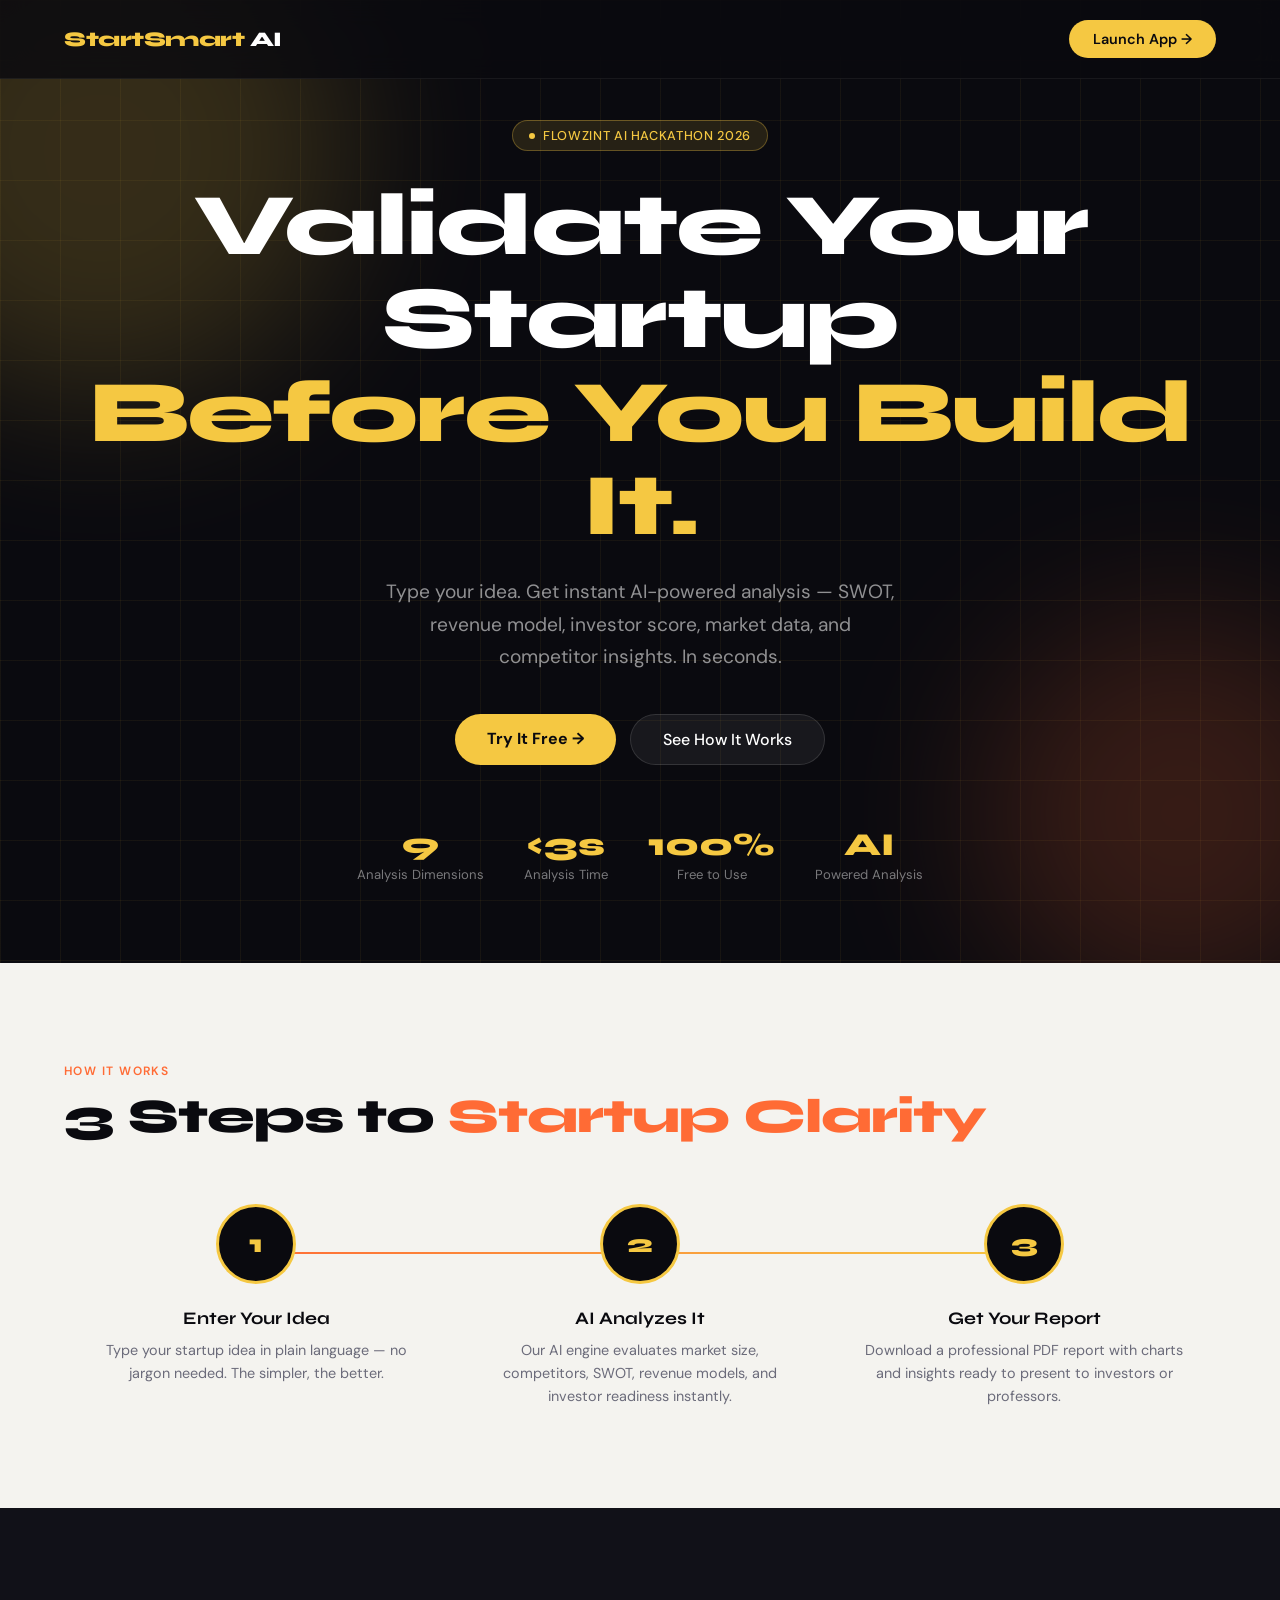
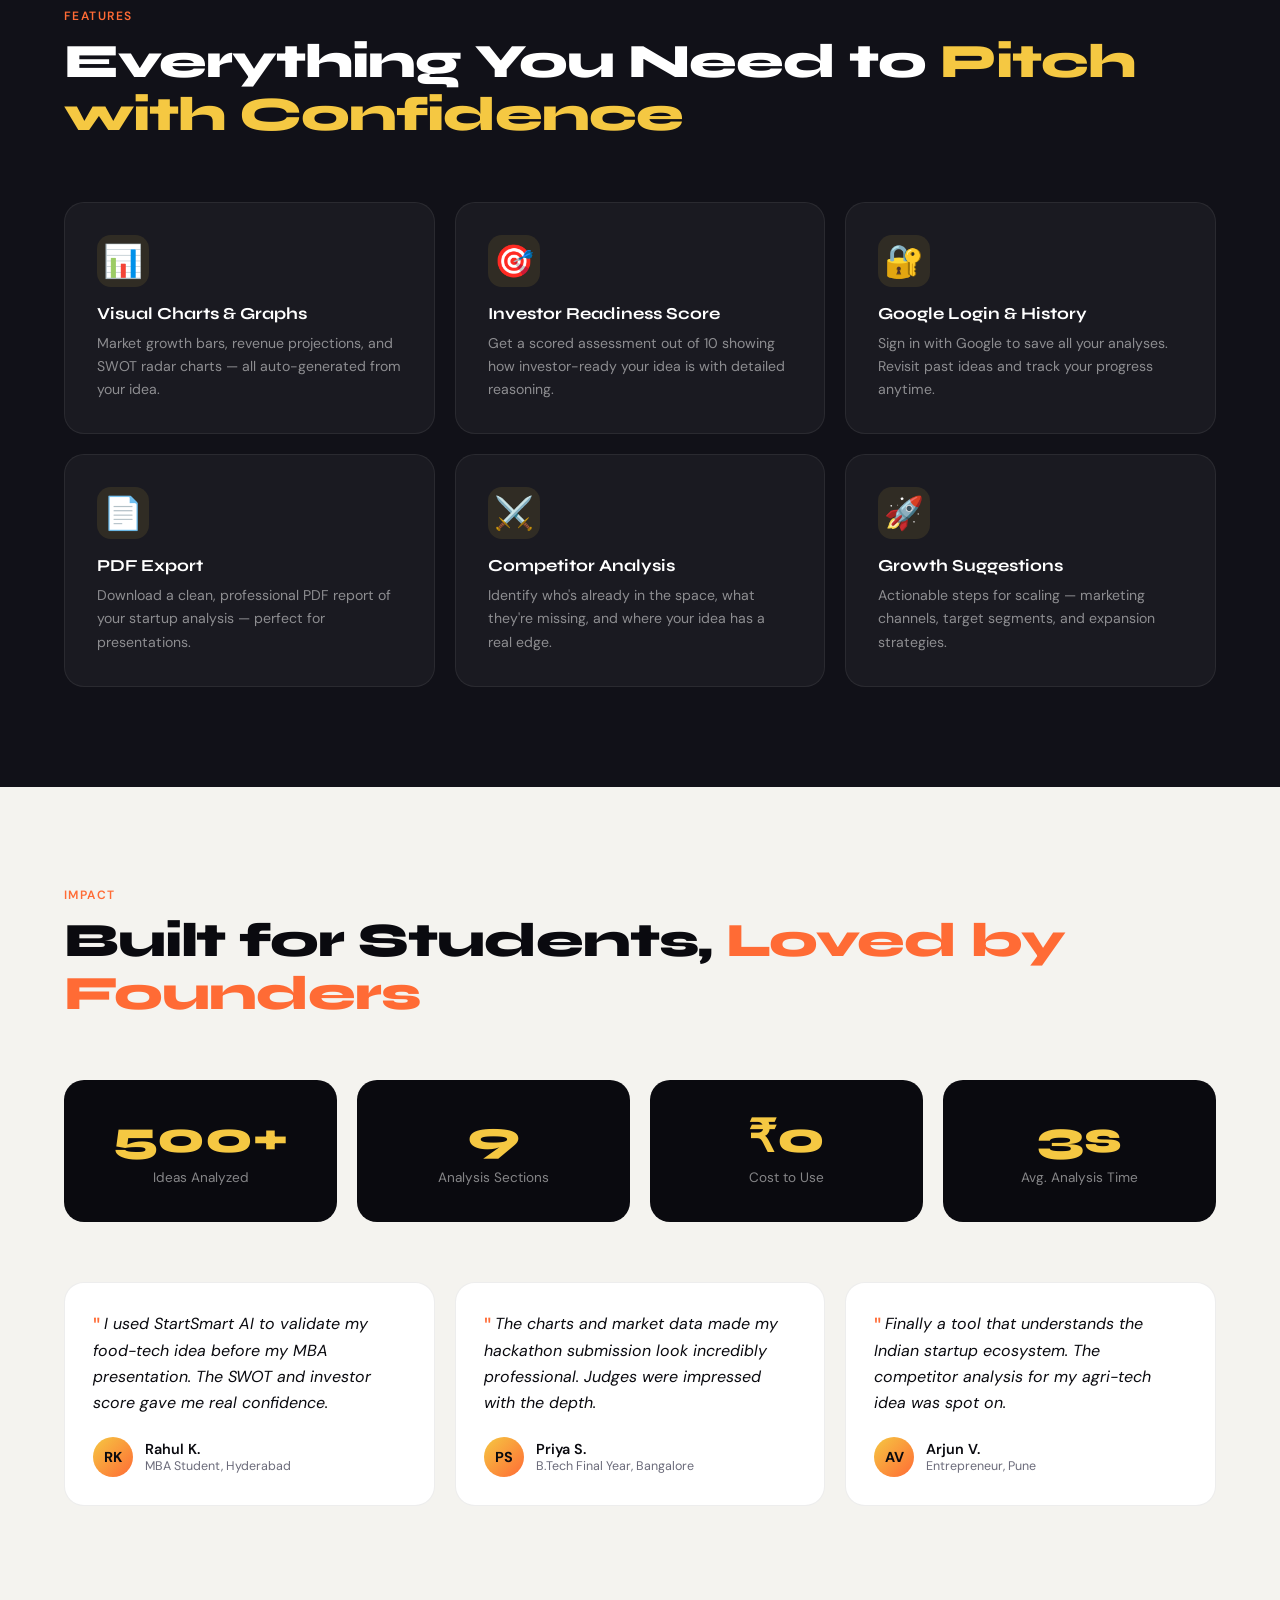
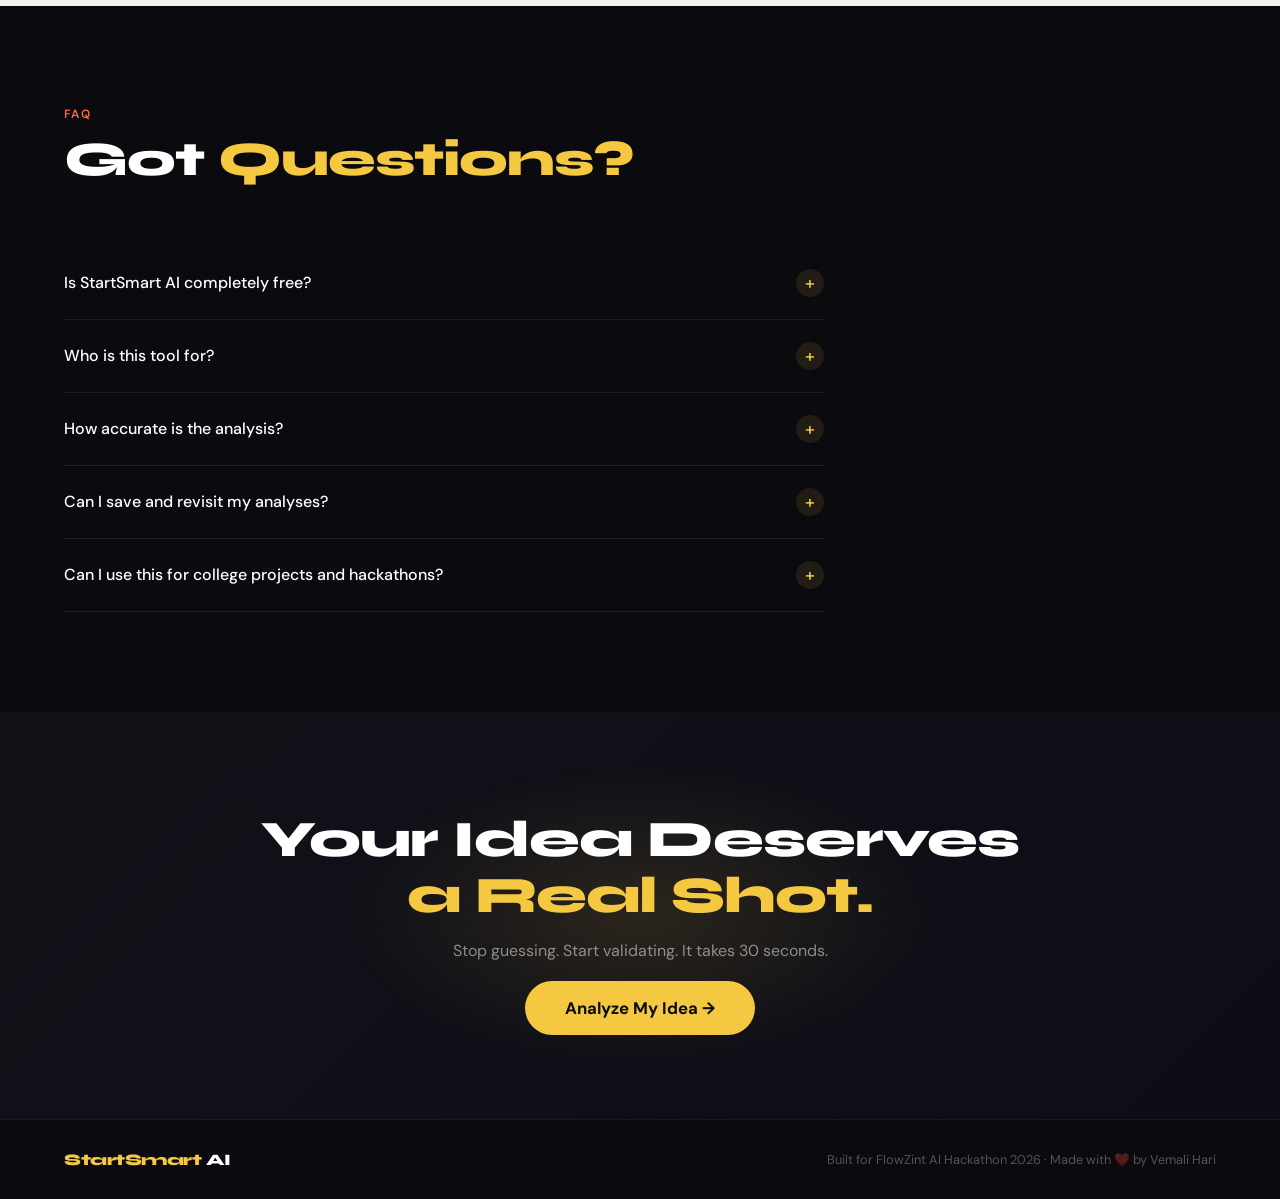
==== landing.html @ 376133b4 "Add files via upload" ====
<!DOCTYPE html>
<html lang="en">
<head>
  <meta charset="UTF-8" />
  <meta name="viewport" content="width=device-width, initial-scale=1.0"/>
  <title>StartSmart AI — Validate Your Startup Idea</title>
  <link href="https://fonts.googleapis.com/css2?family=Clash+Display:wght@400;500;600;700&family=Syne:wght@400;600;700;800&family=DM+Sans:ital,wght@0,300;0,400;0,500;1,300&display=swap" rel="stylesheet"/>
  <style>
    :root {
      --dark: #0a0a0f;
      --dark2: #111118;
      --accent: #f5c842;
      --accent2: #ff6b35;
      --light-bg: #f4f3ef;
      --light-card: #ffffff;
      --text-dark: #0a0a0f;
      --text-muted: #6b6b7a;
      --border: rgba(245,200,66,0.18);
    }

    * { margin: 0; padding: 0; box-sizing: border-box; }

    html { scroll-behavior: smooth; }

    body {
      font-family: 'DM Sans', sans-serif;
      background: var(--dark);
      color: #fff;
      overflow-x: hidden;
    }

    /* ── NAV ── */
    nav {
      position: fixed; top: 0; left: 0; right: 0; z-index: 100;
      padding: 20px 5%;
      display: flex; align-items: center; justify-content: space-between;
      background: rgba(10,10,15,0.82);
      backdrop-filter: blur(14px);
      border-bottom: 1px solid rgba(255,255,255,0.06);
    }
    .nav-logo {
      font-family: 'Syne', sans-serif;
      font-weight: 800; font-size: 1.3rem;
      color: var(--accent);
      letter-spacing: -0.5px;
    }
    .nav-logo span { color: #fff; }
    .nav-cta {
      background: var(--accent); color: var(--dark);
      padding: 10px 24px; border-radius: 100px;
      font-weight: 600; font-size: 0.9rem;
      text-decoration: none;
      transition: transform 0.2s, box-shadow 0.2s;
    }
    .nav-cta:hover { transform: translateY(-2px); box-shadow: 0 8px 24px rgba(245,200,66,0.35); }

    /* ── HERO ── */
    #hero {
      min-height: 100vh;
      display: flex; flex-direction: column;
      align-items: center; justify-content: center;
      text-align: center;
      padding: 120px 5% 80px;
      position: relative;
      overflow: hidden;
    }

    /* Animated grid background */
    .hero-grid {
      position: absolute; inset: 0; z-index: 0;
      background-image:
        linear-gradient(rgba(245,200,66,0.06) 1px, transparent 1px),
        linear-gradient(90deg, rgba(245,200,66,0.06) 1px, transparent 1px);
      background-size: 60px 60px;
      animation: gridMove 20s linear infinite;
    }
    @keyframes gridMove { from { background-position: 0 0; } to { background-position: 60px 60px; } }

    /* Glowing orbs */
    .orb {
      position: absolute; border-radius: 50%; filter: blur(80px); opacity: 0.18; z-index: 0;
      animation: orbPulse 6s ease-in-out infinite alternate;
    }
    .orb1 { width: 500px; height: 500px; background: var(--accent); top: -100px; left: -150px; }
    .orb2 { width: 400px; height: 400px; background: var(--accent2); bottom: -50px; right: -100px; animation-delay: 3s; }
    @keyframes orbPulse { from { opacity: 0.12; transform: scale(1); } to { opacity: 0.22; transform: scale(1.1); } }

    .hero-badge {
      display: inline-flex; align-items: center; gap: 8px;
      background: rgba(245,200,66,0.12); border: 1px solid rgba(245,200,66,0.3);
      padding: 6px 16px; border-radius: 100px;
      font-size: 0.8rem; font-weight: 500; color: var(--accent);
      letter-spacing: 0.05em; text-transform: uppercase;
      margin-bottom: 28px; position: relative; z-index: 1;
      animation: fadeUp 0.6s ease both;
    }
    .badge-dot { width: 6px; height: 6px; background: var(--accent); border-radius: 50%; animation: blink 1.4s ease infinite; }
    @keyframes blink { 0%,100%{opacity:1} 50%{opacity:0.2} }

    .hero-title {
      font-family: 'Syne', sans-serif;
      font-size: clamp(2.8rem, 7vw, 5.5rem);
      font-weight: 800; line-height: 1.06;
      letter-spacing: -2px;
      position: relative; z-index: 1;
      animation: fadeUp 0.6s 0.1s ease both;
    }
    .hero-title .line2 { color: var(--accent); }

    .hero-sub {
      font-size: clamp(1rem, 2vw, 1.2rem);
      color: rgba(255,255,255,0.55);
      max-width: 520px; line-height: 1.7;
      margin: 24px auto 40px;
      position: relative; z-index: 1;
      animation: fadeUp 0.6s 0.2s ease both;
    }

    .hero-btns {
      display: flex; gap: 14px; flex-wrap: wrap; justify-content: center;
      position: relative; z-index: 1;
      animation: fadeUp 0.6s 0.3s ease both;
    }
    .btn-primary {
      background: var(--accent); color: var(--dark);
      padding: 14px 32px; border-radius: 100px;
      font-weight: 700; font-size: 1rem; text-decoration: none;
      transition: transform 0.2s, box-shadow 0.2s;
    }
    .btn-primary:hover { transform: translateY(-3px); box-shadow: 0 12px 30px rgba(245,200,66,0.4); }
    .btn-secondary {
      background: rgba(255,255,255,0.06); color: #fff;
      padding: 14px 32px; border-radius: 100px;
      font-weight: 500; font-size: 1rem; text-decoration: none;
      border: 1px solid rgba(255,255,255,0.12);
      transition: background 0.2s;
    }
    .btn-secondary:hover { background: rgba(255,255,255,0.1); }

    .hero-stats {
      display: flex; gap: 40px; flex-wrap: wrap; justify-content: center;
      margin-top: 60px; position: relative; z-index: 1;
      animation: fadeUp 0.6s 0.4s ease both;
    }
    .hero-stat { text-align: center; }
    .stat-num {
      font-family: 'Syne', sans-serif;
      font-size: 2rem; font-weight: 800; color: var(--accent);
      display: block;
    }
    .stat-label { font-size: 0.82rem; color: rgba(255,255,255,0.45); margin-top: 2px; }

    @keyframes fadeUp { from { opacity:0; transform:translateY(24px); } to { opacity:1; transform:translateY(0); } }

    /* ── HOW IT WORKS ── */
    #how {
      background: var(--light-bg);
      padding: 100px 5%;
      color: var(--text-dark);
    }
    .section-label {
      font-size: 0.75rem; font-weight: 600; letter-spacing: 0.12em;
      text-transform: uppercase; color: var(--accent2);
      margin-bottom: 12px;
    }
    .section-title {
      font-family: 'Syne', sans-serif;
      font-size: clamp(2rem, 4vw, 3rem);
      font-weight: 800; letter-spacing: -1px;
      line-height: 1.1; color: var(--text-dark);
      margin-bottom: 60px;
    }
    .section-title span { color: var(--accent2); }

    .steps {
      display: grid; grid-template-columns: repeat(auto-fit, minmax(260px, 1fr));
      gap: 0; position: relative;
    }
    .steps::before {
      content: '';
      position: absolute; top: 48px; left: 15%; right: 15%; height: 2px;
      background: linear-gradient(90deg, var(--accent2), var(--accent));
      z-index: 0;
    }
    .step {
      text-align: center; padding: 0 32px;
      position: relative; z-index: 1;
    }
    .step-num {
      width: 80px; height: 80px; margin: 0 auto 24px;
      background: var(--dark); color: var(--accent);
      border-radius: 50%; display: flex; align-items: center; justify-content: center;
      font-family: 'Syne', sans-serif; font-size: 1.6rem; font-weight: 800;
      border: 3px solid var(--accent);
      transition: transform 0.3s;
    }
    .step:hover .step-num { transform: scale(1.1) rotate(-5deg); }
    .step h3 {
      font-family: 'Syne', sans-serif; font-weight: 700; font-size: 1.1rem;
      color: var(--text-dark); margin-bottom: 10px;
    }
    .step p { font-size: 0.9rem; color: var(--text-muted); line-height: 1.6; }

    /* ── FEATURES ── */
    #features {
      background: var(--dark2); padding: 100px 5%; color: #fff;
    }
    #features .section-title { color: #fff; }
    #features .section-title span { color: var(--accent); }

    .features-grid {
      display: grid; grid-template-columns: repeat(auto-fit, minmax(280px, 1fr));
      gap: 20px;
    }
    .feature-card {
      background: rgba(255,255,255,0.04);
      border: 1px solid rgba(255,255,255,0.07);
      border-radius: 20px; padding: 32px;
      transition: border-color 0.3s, transform 0.3s, background 0.3s;
      position: relative; overflow: hidden;
    }
    .feature-card::before {
      content: '';
      position: absolute; top: 0; left: 0; right: 0; height: 2px;
      background: linear-gradient(90deg, var(--accent), var(--accent2));
      opacity: 0; transition: opacity 0.3s;
    }
    .feature-card:hover { border-color: rgba(245,200,66,0.25); transform: translateY(-4px); background: rgba(255,255,255,0.07); }
    .feature-card:hover::before { opacity: 1; }
    .feature-icon {
      font-size: 2rem; margin-bottom: 16px;
      width: 52px; height: 52px;
      background: rgba(245,200,66,0.1); border-radius: 14px;
      display: flex; align-items: center; justify-content: center;
    }
    .feature-card h3 {
      font-family: 'Syne', sans-serif; font-weight: 700; font-size: 1.05rem;
      color: #fff; margin-bottom: 8px;
    }
    .feature-card p { font-size: 0.88rem; color: rgba(255,255,255,0.5); line-height: 1.65; }

    /* ── STATS / TESTIMONIALS ── */
    #stats {
      background: var(--light-bg); padding: 100px 5%; color: var(--text-dark);
    }
    #stats .section-title { color: var(--text-dark); }
    #stats .section-title span { color: var(--accent2); }

    .stats-grid {
      display: grid; grid-template-columns: repeat(auto-fit, minmax(200px, 1fr));
      gap: 20px; margin-bottom: 60px;
    }
    .stat-card {
      background: var(--dark); color: #fff;
      border-radius: 20px; padding: 36px 28px; text-align: center;
      transition: transform 0.3s;
    }
    .stat-card:hover { transform: translateY(-4px); }
    .stat-card .big {
      font-family: 'Syne', sans-serif; font-size: 2.8rem; font-weight: 800;
      color: var(--accent); line-height: 1; margin-bottom: 8px;
    }
    .stat-card .label { font-size: 0.85rem; color: rgba(255,255,255,0.5); }

    .testimonials { display: grid; grid-template-columns: repeat(auto-fit, minmax(280px, 1fr)); gap: 20px; }
    .tcard {
      background: var(--light-card); border-radius: 20px; padding: 28px;
      border: 1px solid rgba(0,0,0,0.07);
      transition: transform 0.3s, box-shadow 0.3s;
    }
    .tcard:hover { transform: translateY(-3px); box-shadow: 0 12px 30px rgba(0,0,0,0.1); }
    .tcard-quote {
      font-size: 1rem; color: var(--text-dark); line-height: 1.65;
      margin-bottom: 20px; font-style: italic;
    }
    .tcard-quote::before { content: '"'; color: var(--accent2); font-size: 1.6rem; font-style: normal; line-height: 0; vertical-align: -8px; margin-right: 4px; }
    .tcard-author { display: flex; align-items: center; gap: 12px; }
    .tcard-avatar {
      width: 40px; height: 40px; border-radius: 50%;
      background: linear-gradient(135deg, var(--accent), var(--accent2));
      display: flex; align-items: center; justify-content: center;
      font-weight: 700; font-size: 0.9rem; color: var(--dark);
      flex-shrink: 0;
    }
    .tcard-name { font-weight: 600; font-size: 0.9rem; color: var(--text-dark); }
    .tcard-role { font-size: 0.78rem; color: var(--text-muted); }

    /* ── FAQ ── */
    #faq {
      background: var(--dark); padding: 100px 5%; color: #fff;
    }
    #faq .section-title { color: #fff; }
    #faq .section-title span { color: var(--accent); }

    .faq-list { max-width: 760px; }
    .faq-item {
      border-bottom: 1px solid rgba(255,255,255,0.08);
    }
    .faq-q {
      width: 100%; background: none; border: none; color: #fff;
      text-align: left; padding: 22px 0;
      font-family: 'DM Sans', sans-serif; font-size: 1rem; font-weight: 500;
      cursor: pointer; display: flex; justify-content: space-between; align-items: center;
      gap: 16px;
    }
    .faq-q .icon {
      width: 28px; height: 28px; border-radius: 50%;
      background: rgba(245,200,66,0.1); color: var(--accent);
      display: flex; align-items: center; justify-content: center;
      font-size: 1.1rem; flex-shrink: 0;
      transition: transform 0.3s, background 0.3s;
    }
    .faq-item.open .faq-q .icon { transform: rotate(45deg); background: var(--accent); color: var(--dark); }
    .faq-a {
      max-height: 0; overflow: hidden;
      font-size: 0.9rem; color: rgba(255,255,255,0.5); line-height: 1.7;
      transition: max-height 0.4s ease, padding 0.3s;
    }
    .faq-item.open .faq-a { max-height: 200px; padding-bottom: 20px; }

    /* ── CTA BOTTOM ── */
    #cta-bottom {
      background: linear-gradient(135deg, var(--dark2) 0%, #0d0d16 100%);
      padding: 100px 5%; text-align: center;
      position: relative; overflow: hidden;
    }
    .cta-glow {
      position: absolute; width: 600px; height: 300px;
      background: radial-gradient(ellipse, rgba(245,200,66,0.12) 0%, transparent 70%);
      top: 50%; left: 50%; transform: translate(-50%,-50%);
    }
    #cta-bottom h2 {
      font-family: 'Syne', sans-serif; font-size: clamp(2rem, 4vw, 3.2rem);
      font-weight: 800; letter-spacing: -1px; line-height: 1.1;
      margin-bottom: 16px; position: relative; z-index: 1;
    }
    #cta-bottom h2 span { color: var(--accent); }
    #cta-bottom p {
      color: rgba(255,255,255,0.5); font-size: 1rem;
      margin-bottom: 36px; position: relative; z-index: 1;
    }
    #cta-bottom .btn-primary { position: relative; z-index: 1; font-size: 1.05rem; padding: 16px 40px; }

    /* ── FOOTER ── */
    footer {
      background: var(--dark); padding: 30px 5%;
      border-top: 1px solid rgba(255,255,255,0.06);
      display: flex; justify-content: space-between; align-items: center; flex-wrap: wrap; gap: 12px;
    }
    footer .nav-logo { font-size: 1rem; }
    footer p { font-size: 0.8rem; color: rgba(255,255,255,0.3); }

    /* scroll reveal */
    .reveal { opacity: 0; transform: translateY(32px); transition: opacity 0.6s ease, transform 0.6s ease; }
    .reveal.visible { opacity: 1; transform: none; }

    @media(max-width:640px){
      .steps::before { display: none; }
      .hero-stats { gap: 24px; }
      .step { margin-bottom: 40px; }
    }
  </style>
</head>
<body>

<!-- NAV -->
<nav>
  <div class="nav-logo">StartSmart<span> AI</span></div>
  <a href="https://startsmart-ai-7288.vercel.app" class="nav-cta">Launch App →</a>
</nav>

<!-- HERO -->
<section id="hero">
  <div class="hero-grid"></div>
  <div class="orb orb1"></div>
  <div class="orb orb2"></div>

  <div class="hero-badge"><span class="badge-dot"></span> FlowZint AI Hackathon 2026</div>

  <h1 class="hero-title">
    Validate Your Startup<br>
    <span class="line2">Before You Build It.</span>
  </h1>

  <p class="hero-sub">
    Type your idea. Get instant AI-powered analysis — SWOT, revenue model, investor score, market data, and competitor insights. In seconds.
  </p>

  <div class="hero-btns">
    <a href="https://startsmart-ai-7288.vercel.app" class="btn-primary">Try It Free →</a>
    <a href="#how" class="btn-secondary">See How It Works</a>
  </div>

  <div class="hero-stats">
    <div class="hero-stat">
      <span class="stat-num">9</span>
      <div class="stat-label">Analysis Dimensions</div>
    </div>
    <div class="hero-stat">
      <span class="stat-num">&lt;3s</span>
      <div class="stat-label">Analysis Time</div>
    </div>
    <div class="hero-stat">
      <span class="stat-num">100%</span>
      <div class="stat-label">Free to Use</div>
    </div>
    <div class="hero-stat">
      <span class="stat-num">AI</span>
      <div class="stat-label">Powered Analysis</div>
    </div>
  </div>
</section>

<!-- HOW IT WORKS -->
<section id="how">
  <div class="section-label">How It Works</div>
  <div class="section-title">3 Steps to <span>Startup Clarity</span></div>
  <div class="steps reveal">
    <div class="step">
      <div class="step-num">1</div>
      <h3>Enter Your Idea</h3>
      <p>Type your startup idea in plain language — no jargon needed. The simpler, the better.</p>
    </div>
    <div class="step">
      <div class="step-num">2</div>
      <h3>AI Analyzes It</h3>
      <p>Our AI engine evaluates market size, competitors, SWOT, revenue models, and investor readiness instantly.</p>
    </div>
    <div class="step">
      <div class="step-num">3</div>
      <h3>Get Your Report</h3>
      <p>Download a professional PDF report with charts and insights ready to present to investors or professors.</p>
    </div>
  </div>
</section>

<!-- FEATURES -->
<section id="features">
  <div class="section-label">Features</div>
  <div class="section-title">Everything You Need to <span>Pitch with Confidence</span></div>
  <div class="features-grid reveal">
    <div class="feature-card">
      <div class="feature-icon">📊</div>
      <h3>Visual Charts & Graphs</h3>
      <p>Market growth bars, revenue projections, and SWOT radar charts — all auto-generated from your idea.</p>
    </div>
    <div class="feature-card">
      <div class="feature-icon">🎯</div>
      <h3>Investor Readiness Score</h3>
      <p>Get a scored assessment out of 10 showing how investor-ready your idea is with detailed reasoning.</p>
    </div>
    <div class="feature-card">
      <div class="feature-icon">🔐</div>
      <h3>Google Login & History</h3>
      <p>Sign in with Google to save all your analyses. Revisit past ideas and track your progress anytime.</p>
    </div>
    <div class="feature-card">
      <div class="feature-icon">📄</div>
      <h3>PDF Export</h3>
      <p>Download a clean, professional PDF report of your startup analysis — perfect for presentations.</p>
    </div>
    <div class="feature-card">
      <div class="feature-icon">⚔️</div>
      <h3>Competitor Analysis</h3>
      <p>Identify who's already in the space, what they're missing, and where your idea has a real edge.</p>
    </div>
    <div class="feature-card">
      <div class="feature-icon">🚀</div>
      <h3>Growth Suggestions</h3>
      <p>Actionable steps for scaling — marketing channels, target segments, and expansion strategies.</p>
    </div>
  </div>
</section>

<!-- STATS + TESTIMONIALS -->
<section id="stats">
  <div class="section-label">Impact</div>
  <div class="section-title">Built for Students, <span>Loved by Founders</span></div>

  <div class="stats-grid reveal">
    <div class="stat-card">
      <div class="big">500+</div>
      <div class="label">Ideas Analyzed</div>
    </div>
    <div class="stat-card">
      <div class="big">9</div>
      <div class="label">Analysis Sections</div>
    </div>
    <div class="stat-card">
      <div class="big">₹0</div>
      <div class="label">Cost to Use</div>
    </div>
    <div class="stat-card">
      <div class="big">3s</div>
      <div class="label">Avg. Analysis Time</div>
    </div>
  </div>

  <div class="testimonials reveal">
    <div class="tcard">
      <p class="tcard-quote">I used StartSmart AI to validate my food-tech idea before my MBA presentation. The SWOT and investor score gave me real confidence.</p>
      <div class="tcard-author">
        <div class="tcard-avatar">RK</div>
        <div>
          <div class="tcard-name">Rahul K.</div>
          <div class="tcard-role">MBA Student, Hyderabad</div>
        </div>
      </div>
    </div>
    <div class="tcard">
      <p class="tcard-quote">The charts and market data made my hackathon submission look incredibly professional. Judges were impressed with the depth.</p>
      <div class="tcard-author">
        <div class="tcard-avatar">PS</div>
        <div>
          <div class="tcard-name">Priya S.</div>
          <div class="tcard-role">B.Tech Final Year, Bangalore</div>
        </div>
      </div>
    </div>
    <div class="tcard">
      <p class="tcard-quote">Finally a tool that understands the Indian startup ecosystem. The competitor analysis for my agri-tech idea was spot on.</p>
      <div class="tcard-author">
        <div class="tcard-avatar">AV</div>
        <div>
          <div class="tcard-name">Arjun V.</div>
          <div class="tcard-role">Entrepreneur, Pune</div>
        </div>
      </div>
    </div>
  </div>
</section>

<!-- FAQ -->
<section id="faq">
  <div class="section-label">FAQ</div>
  <div class="section-title">Got <span>Questions?</span></div>
  <div class="faq-list reveal">
    <div class="faq-item">
      <button class="faq-q" onclick="toggleFaq(this)">
        Is StartSmart AI completely free?
        <span class="icon">+</span>
      </button>
      <div class="faq-a">Yes! StartSmart AI is 100% free to use. Sign in with your Google account and start analyzing unlimited ideas.</div>
    </div>
    <div class="faq-item">
      <button class="faq-q" onclick="toggleFaq(this)">
        Who is this tool for?
        <span class="icon">+</span>
      </button>
      <div class="faq-a">Perfect for MBA students, engineering students, aspiring entrepreneurs, and anyone who wants to validate a startup idea before investing time or money into it.</div>
    </div>
    <div class="faq-item">
      <button class="faq-q" onclick="toggleFaq(this)">
        How accurate is the analysis?
        <span class="icon">+</span>
      </button>
      <div class="faq-a">The AI uses industry-level frameworks (SWOT, Porter's Five Forces, Revenue Modeling) with real Indian market data. It's designed to give directionally accurate insights for ideation and validation — not a replacement for deep market research.</div>
    </div>
    <div class="faq-item">
      <button class="faq-q" onclick="toggleFaq(this)">
        Can I save and revisit my analyses?
        <span class="icon">+</span>
      </button>
      <div class="faq-a">Yes! Log in with Google and all your analyses are saved to your personal history. You can revisit them anytime from any device.</div>
    </div>
    <div class="faq-item">
      <button class="faq-q" onclick="toggleFaq(this)">
        Can I use this for college projects and hackathons?
        <span class="icon">+</span>
      </button>
      <div class="faq-a">Absolutely. StartSmart AI was built for exactly that — to help students create impressive, data-backed presentations for hackathons, case studies, and entrepreneurship events.</div>
    </div>
  </div>
</section>

<!-- CTA BOTTOM -->
<section id="cta-bottom">
  <div class="cta-glow"></div>
  <h2>Your Idea Deserves<br><span>a Real Shot.</span></h2>
  <p>Stop guessing. Start validating. It takes 30 seconds.</p>
  <a href="https://startsmart-ai-7288.vercel.app" class="btn-primary">Analyze My Idea →</a>
</section>

<!-- FOOTER -->
<footer>
  <div class="nav-logo">StartSmart<span> AI</span></div>
  <p>Built for FlowZint AI Hackathon 2026 · Made with ❤️ by Vemali Hari</p>
</footer>

<script>
  // FAQ toggle
  function toggleFaq(btn) {
    const item = btn.closest('.faq-item');
    const isOpen = item.classList.contains('open');
    document.querySelectorAll('.faq-item').forEach(i => i.classList.remove('open'));
    if (!isOpen) item.classList.add('open');
  }

  // Scroll reveal
  const observer = new IntersectionObserver((entries) => {
    entries.forEach(e => { if (e.isIntersecting) e.target.classList.add('visible'); });
  }, { threshold: 0.12 });
  document.querySelectorAll('.reveal').forEach(el => observer.observe(el));
</script>
</body>
</html>
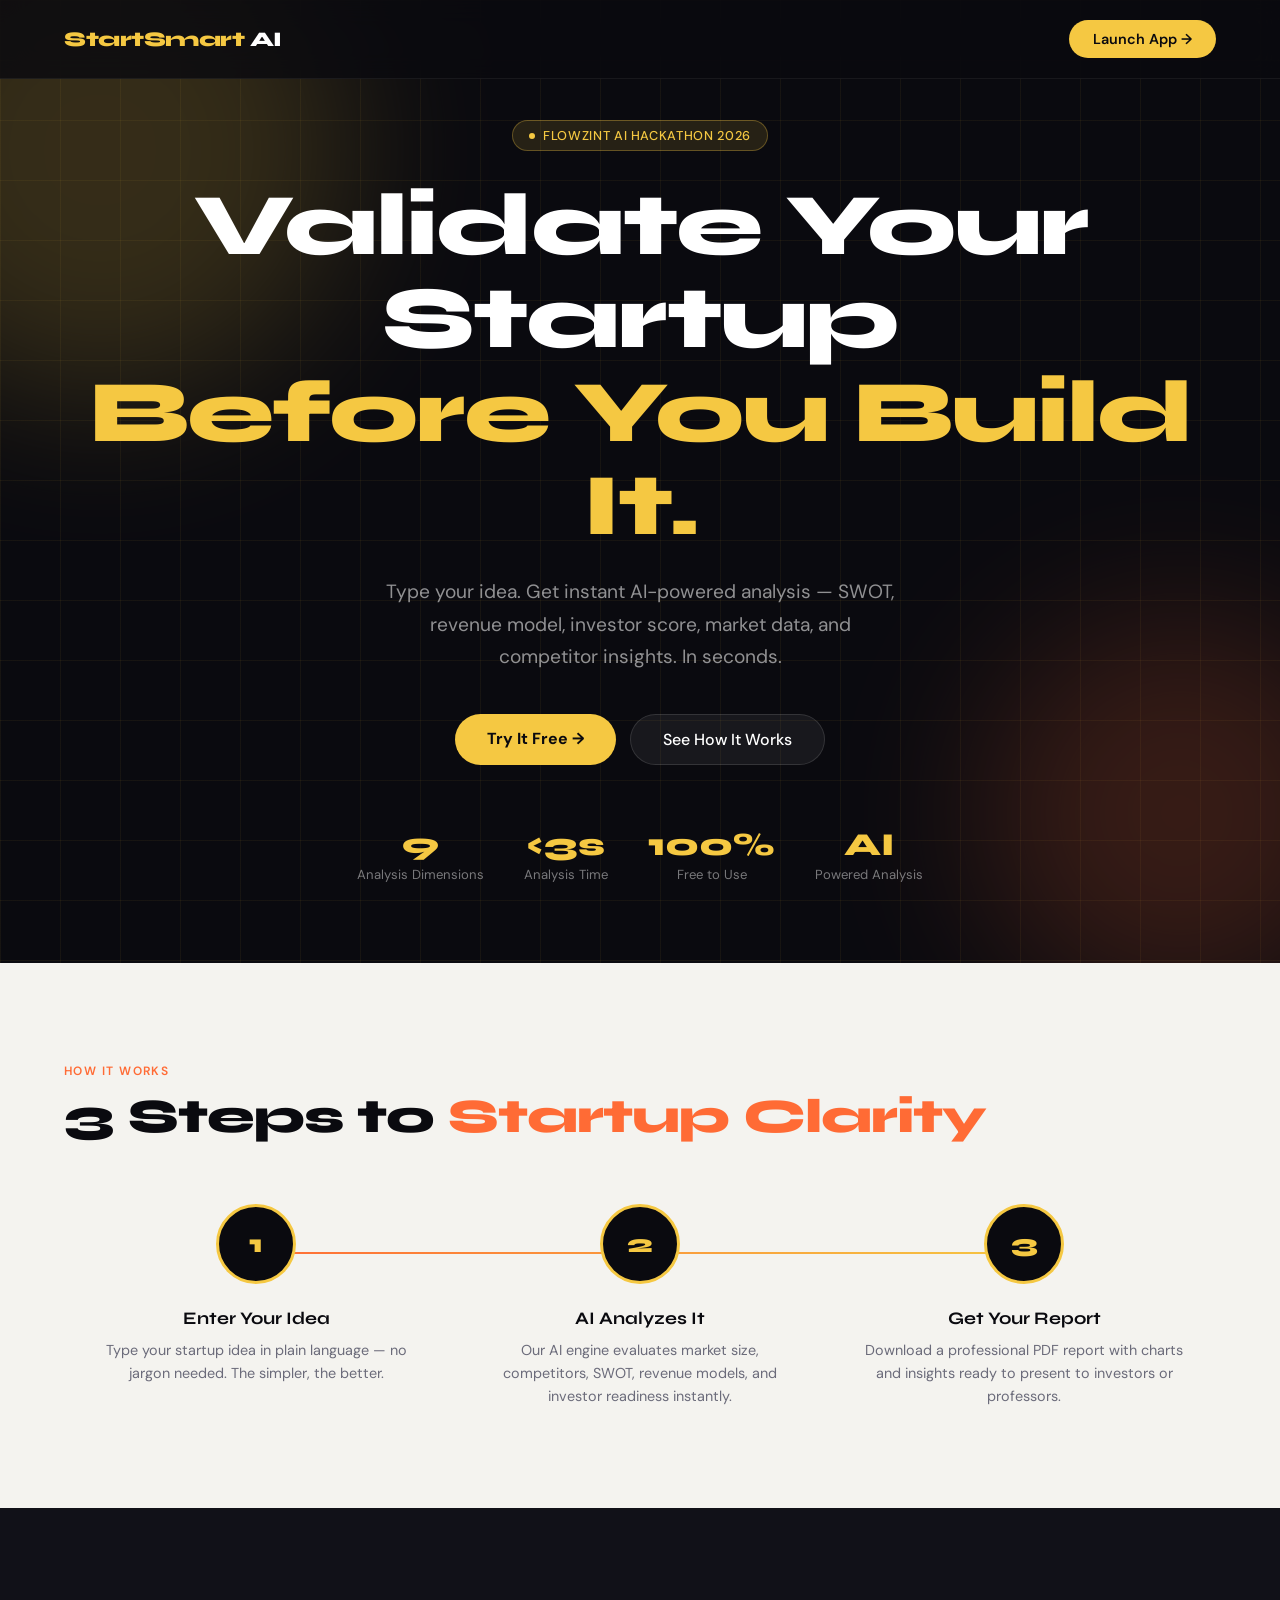
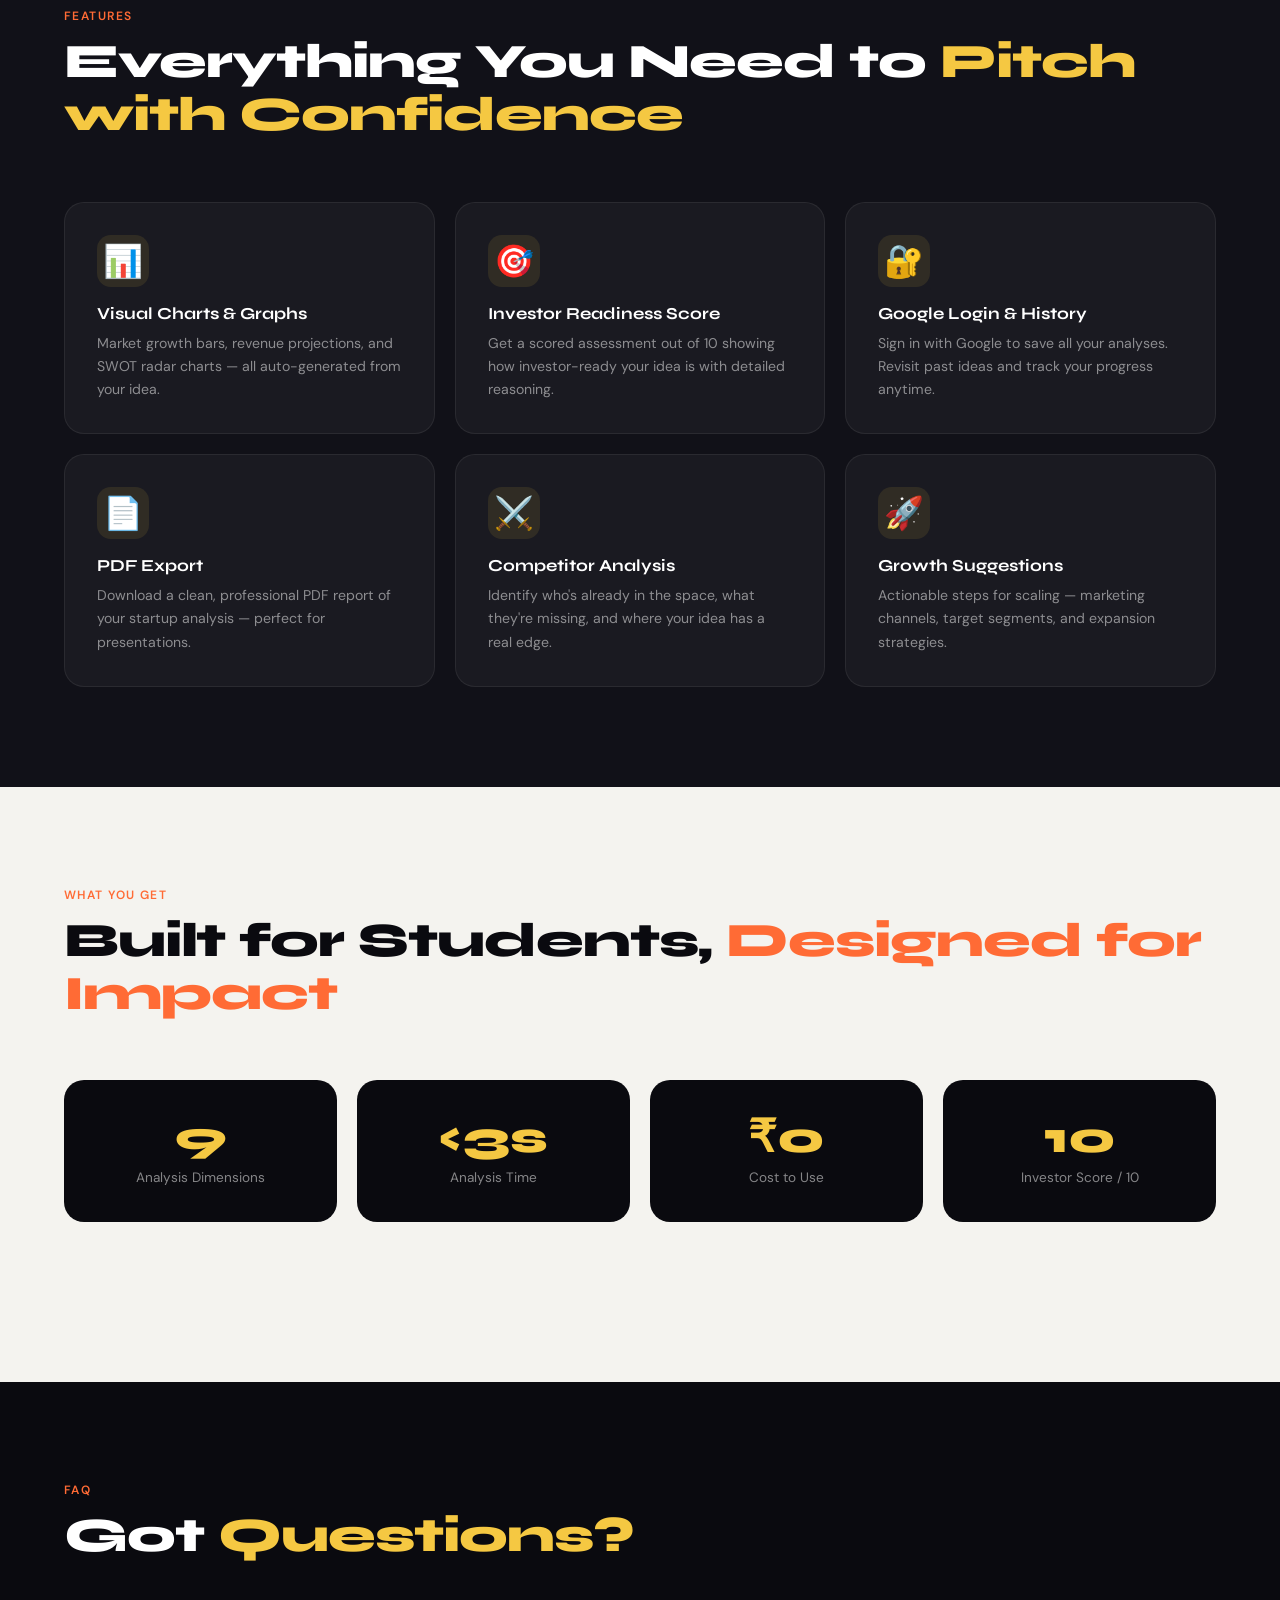
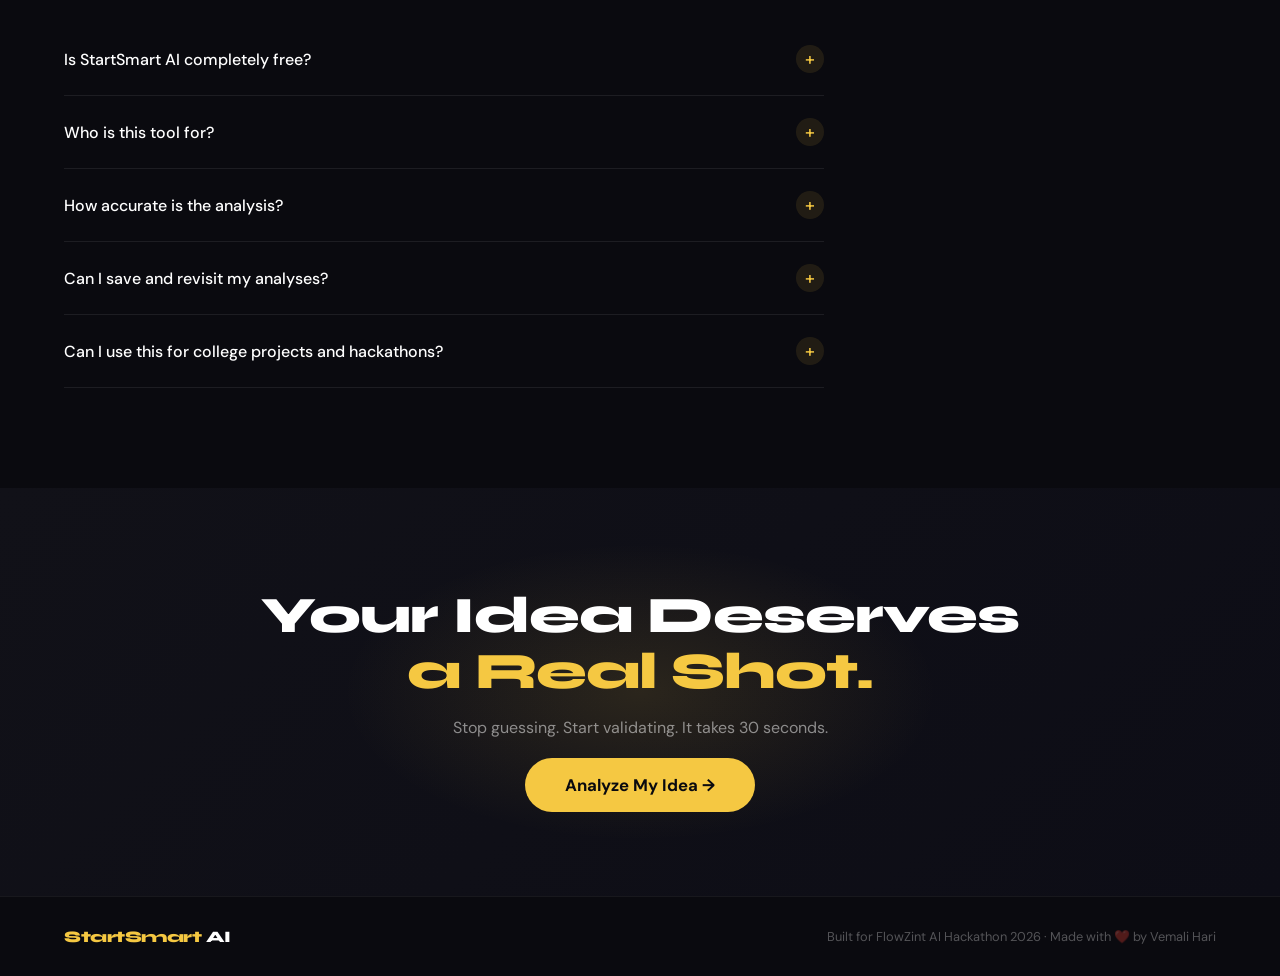
==== commit 8ad4b2c2: "Update landing.html" ====
--- a/landing.html
+++ b/landing.html
@@ -262,28 +262,7 @@
     }
     .stat-card .label { font-size: 0.85rem; color: rgba(255,255,255,0.5); }
 
-    .testimonials { display: grid; grid-template-columns: repeat(auto-fit, minmax(280px, 1fr)); gap: 20px; }
-    .tcard {
-      background: var(--light-card); border-radius: 20px; padding: 28px;
-      border: 1px solid rgba(0,0,0,0.07);
-      transition: transform 0.3s, box-shadow 0.3s;
-    }
-    .tcard:hover { transform: translateY(-3px); box-shadow: 0 12px 30px rgba(0,0,0,0.1); }
-    .tcard-quote {
-      font-size: 1rem; color: var(--text-dark); line-height: 1.65;
-      margin-bottom: 20px; font-style: italic;
-    }
-    .tcard-quote::before { content: '"'; color: var(--accent2); font-size: 1.6rem; font-style: normal; line-height: 0; vertical-align: -8px; margin-right: 4px; }
-    .tcard-author { display: flex; align-items: center; gap: 12px; }
-    .tcard-avatar {
-      width: 40px; height: 40px; border-radius: 50%;
-      background: linear-gradient(135deg, var(--accent), var(--accent2));
-      display: flex; align-items: center; justify-content: center;
-      font-weight: 700; font-size: 0.9rem; color: var(--dark);
-      flex-shrink: 0;
-    }
-    .tcard-name { font-weight: 600; font-size: 0.9rem; color: var(--text-dark); }
-    .tcard-role { font-size: 0.78rem; color: var(--text-muted); }
+
 
     /* ── FAQ ── */
     #faq {
@@ -472,60 +451,27 @@
   </div>
 </section>
 
-<!-- STATS + TESTIMONIALS -->
+<!-- STATS -->
 <section id="stats">
-  <div class="section-label">Impact</div>
-  <div class="section-title">Built for Students, <span>Loved by Founders</span></div>
+  <div class="section-label">What You Get</div>
+  <div class="section-title">Built for Students, <span>Designed for Impact</span></div>
 
   <div class="stats-grid reveal">
     <div class="stat-card">
-      <div class="big">500+</div>
-      <div class="label">Ideas Analyzed</div>
+      <div class="big">9</div>
+      <div class="label">Analysis Dimensions</div>
     </div>
     <div class="stat-card">
-      <div class="big">9</div>
-      <div class="label">Analysis Sections</div>
+      <div class="big">&lt;3s</div>
+      <div class="label">Analysis Time</div>
     </div>
     <div class="stat-card">
       <div class="big">₹0</div>
       <div class="label">Cost to Use</div>
     </div>
     <div class="stat-card">
-      <div class="big">3s</div>
-      <div class="label">Avg. Analysis Time</div>
-    </div>
-  </div>
-
-  <div class="testimonials reveal">
-    <div class="tcard">
-      <p class="tcard-quote">I used StartSmart AI to validate my food-tech idea before my MBA presentation. The SWOT and investor score gave me real confidence.</p>
-      <div class="tcard-author">
-        <div class="tcard-avatar">RK</div>
-        <div>
-          <div class="tcard-name">Rahul K.</div>
-          <div class="tcard-role">MBA Student, Hyderabad</div>
-        </div>
-      </div>
-    </div>
-    <div class="tcard">
-      <p class="tcard-quote">The charts and market data made my hackathon submission look incredibly professional. Judges were impressed with the depth.</p>
-      <div class="tcard-author">
-        <div class="tcard-avatar">PS</div>
-        <div>
-          <div class="tcard-name">Priya S.</div>
-          <div class="tcard-role">B.Tech Final Year, Bangalore</div>
-        </div>
-      </div>
-    </div>
-    <div class="tcard">
-      <p class="tcard-quote">Finally a tool that understands the Indian startup ecosystem. The competitor analysis for my agri-tech idea was spot on.</p>
-      <div class="tcard-author">
-        <div class="tcard-avatar">AV</div>
-        <div>
-          <div class="tcard-name">Arjun V.</div>
-          <div class="tcard-role">Entrepreneur, Pune</div>
-        </div>
-      </div>
+      <div class="big">10</div>
+      <div class="label">Investor Score / 10</div>
     </div>
   </div>
 </section>
